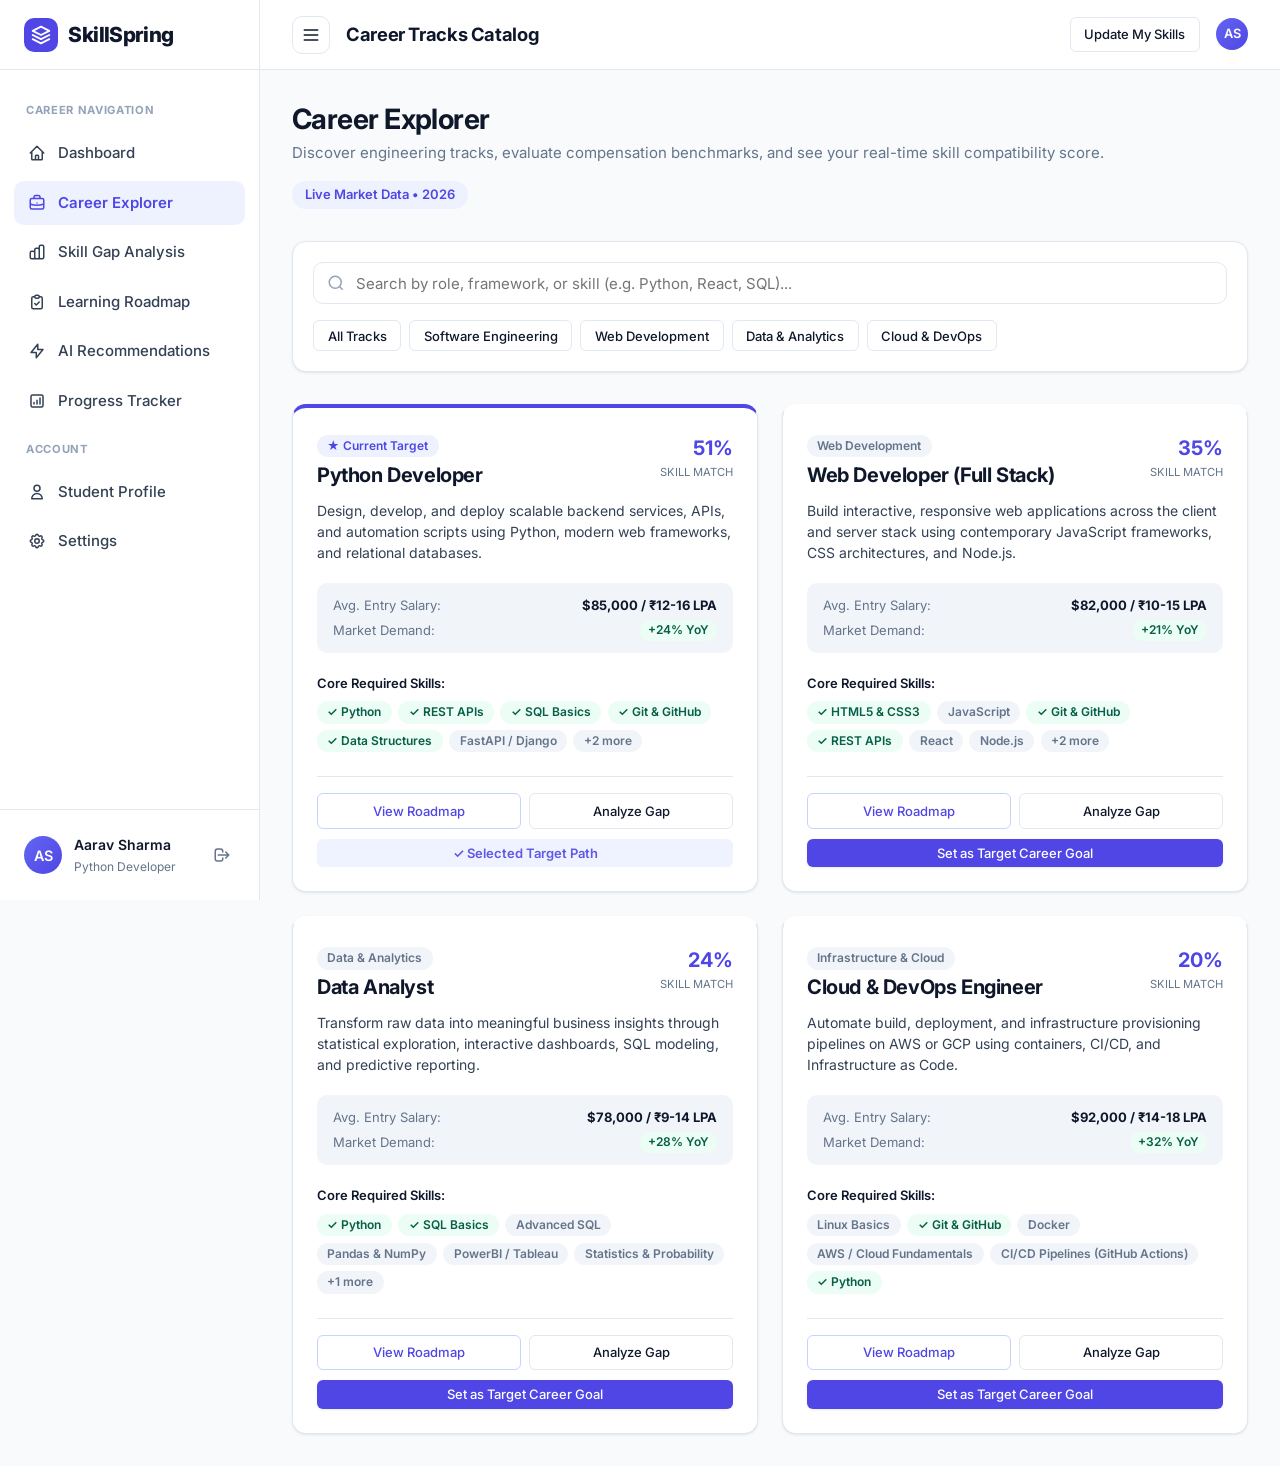
==== careers.html @ 17d7d7e4 "Initial commit: SkillSpring Career and Skill Roadmap Platform" ====
<!DOCTYPE html>
<html lang="en">
<head>
  <meta charset="UTF-8">
  <meta name="viewport" content="width=device-width, initial-scale=1.0">
  <title>Career Explorer - SkillSpring</title>
  <link rel="stylesheet" href="css/style.css">
  <link rel="icon" href="data:image/svg+xml,<svg xmlns='http://www.w3.org/2000/svg' viewBox='0 0 24 24' fill='%234F46E5'><path d='M12 2L2 7l10 5 10-5-10-5zM2 17l10 5 10-5M2 12l10 5 10-5'/></svg>">
</head>
<body>

  <div class="app-layout">
    <!-- Sidebar -->
    <aside class="app-sidebar">
      <div class="sidebar-header">
        <a href="dashboard.html" class="brand-logo">
          <span class="brand-logo-icon">
            <svg width="20" height="20" fill="none" stroke="currentColor" stroke-width="2.2" viewBox="0 0 24 24">
              <path stroke-linecap="round" stroke-linejoin="round" d="M12 2L2 7l10 5 10-5-10-5zM2 17l10 5 10-5M2 12l10 5 10-5"/>
            </svg>
          </span>
          <span>SkillSpring</span>
        </a>
      </div>

      <nav class="sidebar-nav">
        <div class="nav-section-title">Career Navigation</div>
        <a href="dashboard.html" class="sidebar-item">
          <svg width="18" height="18" fill="none" stroke="currentColor" stroke-width="2" viewBox="0 0 24 24"><path stroke-linecap="round" stroke-linejoin="round" d="M3 12l2-2m0 0l7-7 7 7M5 10v10a1 1 0 001 1h3m10-11l2 2m-2-2v10a1 1 0 01-1 1h-3m-6 0a1 1 0 001-1v-4a1 1 0 011-1h2a1 1 0 011 1v4a1 1 0 001 1m-6 0h6"/></svg>
          <span>Dashboard</span>
        </a>
        <a href="careers.html" class="sidebar-item active">
          <svg width="18" height="18" fill="none" stroke="currentColor" stroke-width="2" viewBox="0 0 24 24"><path stroke-linecap="round" stroke-linejoin="round" d="M21 13.255A23.931 23.931 0 0112 15c-3.183 0-6.22-.62-9-1.745M16 6V4a2 2 0 00-2-2h-4a2 2 0 00-2 2v2m4 6h.01M5 20h14a2 2 0 002-2V8a2 2 0 00-2-2H5a2 2 0 00-2 2v10a2 2 0 002 2z"/></svg>
          <span>Career Explorer</span>
        </a>
        <a href="skill-gap.html" class="sidebar-item">
          <svg width="18" height="18" fill="none" stroke="currentColor" stroke-width="2" viewBox="0 0 24 24"><path stroke-linecap="round" stroke-linejoin="round" d="M9 19v-6a2 2 0 00-2-2H5a2 2 0 00-2 2v6a2 2 0 002 2h2a2 2 0 002-2zm0 0V9a2 2 0 012-2h2a2 2 0 012 2v10m-6 0a2 2 0 002 2h2a2 2 0 002-2m0 0V5a2 2 0 012-2h2a2 2 0 012 2v14a2 2 0 01-2 2h-2a2 2 0 01-2-2z"/></svg>
          <span>Skill Gap Analysis</span>
        </a>
        <a href="roadmap.html" class="sidebar-item">
          <svg width="18" height="18" fill="none" stroke="currentColor" stroke-width="2" viewBox="0 0 24 24"><path stroke-linecap="round" stroke-linejoin="round" d="M9 5H7a2 2 0 00-2 2v12a2 2 0 002 2h10a2 2 0 002-2V7a2 2 0 00-2-2h-2M9 5a2 2 0 002 2h2a2 2 0 002-2M9 5a2 2 0 012-2h2a2 2 0 012 2m-6 9l2 2 4-4"/></svg>
          <span>Learning Roadmap</span>
        </a>
        <a href="recommendations.html" class="sidebar-item">
          <svg width="18" height="18" fill="none" stroke="currentColor" stroke-width="2" viewBox="0 0 24 24"><path stroke-linecap="round" stroke-linejoin="round" d="M13 10V3L4 14h7v7l9-11h-7z"/></svg>
          <span>AI Recommendations</span>
        </a>
        <a href="progress.html" class="sidebar-item">
          <svg width="18" height="18" fill="none" stroke="currentColor" stroke-width="2" viewBox="0 0 24 24"><path stroke-linecap="round" stroke-linejoin="round" d="M16 8v8m-4-5v5m-4-2v2m-2 4h12a2 2 0 002-2V6a2 2 0 00-2-2H6a2 2 0 00-2 2v12a2 2 0 002 2z"/></svg>
          <span>Progress Tracker</span>
        </a>

        <div class="nav-section-title">Account</div>
        <a href="profile.html" class="sidebar-item">
          <svg width="18" height="18" fill="none" stroke="currentColor" stroke-width="2" viewBox="0 0 24 24"><path stroke-linecap="round" stroke-linejoin="round" d="M16 7a4 4 0 11-8 0 4 4 0 018 0zM12 14a7 7 0 00-7 7h14a7 7 0 00-7-7z"/></svg>
          <span>Student Profile</span>
        </a>
        <a href="settings.html" class="sidebar-item">
          <svg width="18" height="18" fill="none" stroke="currentColor" stroke-width="2" viewBox="0 0 24 24"><path stroke-linecap="round" stroke-linejoin="round" d="M10.325 4.317c.426-1.756 2.924-1.756 3.35 0a1.724 1.724 0 002.573 1.066c1.543-.94 3.31.826 2.37 2.37a1.724 1.724 0 001.065 2.572c1.756.426 1.756 2.924 0 3.35a1.724 1.724 0 00-1.066 2.573c.94 1.543-.826 3.31-2.37 2.37a1.724 1.724 0 00-2.572 1.065c-.426 1.756-2.924 1.756-3.35 0a1.724 1.724 0 00-2.573-1.066c-1.543.94-3.31-.826-2.37-2.37a1.724 1.724 0 00-1.065-2.572c-1.756-.426-1.756-2.924 0-3.35a1.724 1.724 0 001.066-2.573c-.94-1.543.826-3.31 2.37-2.37.996.608 2.296.07 2.572-1.065z"/><path stroke-linecap="round" stroke-linejoin="round" d="M15 12a3 3 0 11-6 0 3 3 0 016 0z"/></svg>
          <span>Settings</span>
        </a>
      </nav>

      <div class="sidebar-footer">
        <div class="sidebar-user-card">
          <div class="user-avatar sync-user-avatar">AS</div>
          <div class="user-info">
            <div class="user-name sync-user-name">Aarav Sharma</div>
            <div class="user-role sync-user-role">Python Developer</div>
          </div>
          <button type="button" onclick="demoLogout()" title="Log out" style="color:var(--text-muted); padding:0.25rem;">
            <svg width="18" height="18" fill="none" stroke="currentColor" stroke-width="2" viewBox="0 0 24 24"><path stroke-linecap="round" stroke-linejoin="round" d="M17 16l4-4m0 0l-4-4m4 4H7m6 4v1a3 3 0 01-3 3H6a3 3 0 01-3-3V7a3 3 0 013-3h4a3 3 0 013 3v1"/></svg>
          </button>
        </div>
      </div>
    </aside>

    <!-- Main Content Area -->
    <div class="app-main">
      <header class="app-header">
        <div style="display:flex; align-items:center; gap:1rem;">
          <button class="sidebar-toggle-btn btn btn-icon-only btn-outline" aria-label="Toggle Sidebar">
            <svg width="20" height="20" fill="none" stroke="currentColor" stroke-width="2" viewBox="0 0 24 24"><path stroke-linecap="round" stroke-linejoin="round" d="M4 6h16M4 12h16M4 18h16"/></svg>
          </button>
          <div>
            <h2 style="font-size:1.15rem; font-weight:700;">Career Tracks Catalog</h2>
          </div>
        </div>

        <div class="header-actions">
          <a href="profile.html" class="btn btn-outline btn-sm">Update My Skills</a>
          <div class="user-avatar sm sync-user-avatar">AS</div>
        </div>
      </header>

      <main class="app-body">
        <div class="page-header">
          <div>
            <h1 class="page-header-title">Career Explorer</h1>
            <p class="page-header-desc">
              Discover engineering tracks, evaluate compensation benchmarks, and see your real-time skill compatibility score.
            </p>
          </div>
          <div>
            <span class="badge badge-indigo" style="padding:0.4rem 0.8rem; font-size:0.8125rem;">Live Market Data • 2026</span>
          </div>
        </div>

        <!-- Search & Filter Controls -->
        <div class="card" style="margin-bottom: 2rem; padding: 1.25rem;">
          <div style="display:flex; justify-content:space-between; align-items:center; gap:1rem; flex-wrap:wrap;">
            <!-- Search bar -->
            <div class="input-wrapper has-left-icon" style="flex:1; min-width:280px;">
              <span class="input-icon-left">
                <svg width="18" height="18" fill="none" stroke="currentColor" stroke-width="2" viewBox="0 0 24 24"><circle cx="11" cy="11" r="8"/><path d="M21 21l-4.35-4.35"/></svg>
              </span>
              <input type="text" id="career-search-input" class="form-input" placeholder="Search by role, framework, or skill (e.g. Python, React, SQL)...">
            </div>

            <!-- Filter Pills -->
            <div style="display:flex; gap:0.5rem; flex-wrap:wrap;">
              <button type="button" class="btn btn-outline btn-sm category-filter-btn active" data-category="all">
                All Tracks
              </button>
              <button type="button" class="btn btn-outline btn-sm category-filter-btn" data-category="Software Engineering">
                Software Engineering
              </button>
              <button type="button" class="btn btn-outline btn-sm category-filter-btn" data-category="Web Development">
                Web Development
              </button>
              <button type="button" class="btn btn-outline btn-sm category-filter-btn" data-category="Data & Analytics">
                Data & Analytics
              </button>
              <button type="button" class="btn btn-outline btn-sm category-filter-btn" data-category="Infrastructure">
                Cloud & DevOps
              </button>
            </div>
          </div>
        </div>

        <!-- Careers Grid -->
        <div id="careers-grid" style="display:grid; grid-template-columns: repeat(auto-fit, minmax(340px, 1fr)); gap: 1.5rem;">
          <!-- Dynamically populated via careers.js -->
        </div>
      </main>
    </div>
  </div>

  <div id="toast-container" class="toast-container"></div>

  <script src="js/store.js"></script>
  <script src="js/main.js"></script>
  <script src="js/careers.js"></script>
</body>
</html>
---- css/style.css ----
/* ==========================================================================
   SkillSpring Design System & Stylesheet
   Modern, Premium SaaS Aesthetic
   Primary: Indigo (#4F46E5) | Deep Navy Text (#0F172A) | Crisp White (#FFFFFF)
   ========================================================================== */

@import url('https://fonts.googleapis.com/css2?family=Inter:wght@300;400;500;600;700;800&display=swap');

:root {
  /* Core Color Palette */
  --bg-main: #F8FAFC;
  --bg-card: #FFFFFF;
  --bg-card-subtle: #F1F5F9;
  --bg-card-hover: #F8FAFC;
  --border-light: #E2E8F0;
  --border-focus: #818CF8;

  /* Typography Colors */
  --text-main: #0F172A;       /* Slate 900 */
  --text-body: #334155;       /* Slate 700 */
  --text-muted: #64748B;      /* Slate 500 */
  --text-light: #94A3B8;      /* Slate 400 */
  --text-inverted: #FFFFFF;

  /* Brand Colors */
  --primary-50: #EEF2FF;
  --primary-100: #E0E7FF;
  --primary-200: #C7D2FE;
  --primary-300: #A5B4FC;
  --primary-400: #818CF8;
  --primary: #4F46E5;         /* Indigo 600 */
  --primary-hover: #4338CA;   /* Indigo 700 */
  --primary-dark: #3730A3;    /* Indigo 800 */
  --primary-light: #6366F1;   /* Indigo 500 */
  --primary-rgb: 79, 70, 229;

  /* Accent & Status Colors */
  --success-bg: #ECFDF5;
  --success-border: #A7F3D0;
  --success-text: #065F46;
  --success: #10B981;

  --warning-bg: #FFFBEB;
  --warning-border: #FDE68A;
  --warning-text: #92400E;
  --warning: #F59E0B;

  --danger-bg: #FEF2F2;
  --danger-border: #FECACA;
  --danger-text: #991B1B;
  --danger: #EF4444;

  --info-bg: #F0F9FF;
  --info-border: #BAE6FD;
  --info-text: #075985;
  --info: #0284C7;

  /* Typography */
  --font-sans: 'Inter', -apple-system, BlinkMacSystemFont, 'Segoe UI', Roboto, Helvetica, Arial, sans-serif;
  
  /* Shadows */
  --shadow-xs: 0 1px 2px 0 rgba(15, 23, 42, 0.05);
  --shadow-sm: 0 1px 3px 0 rgba(15, 23, 42, 0.08), 0 1px 2px -1px rgba(15, 23, 42, 0.05);
  --shadow-md: 0 4px 6px -1px rgba(15, 23, 42, 0.07), 0 2px 4px -2px rgba(15, 23, 42, 0.05);
  --shadow-lg: 0 10px 15px -3px rgba(15, 23, 42, 0.08), 0 4px 6px -4px rgba(15, 23, 42, 0.04);
  --shadow-xl: 0 20px 25px -5px rgba(15, 23, 42, 0.1), 0 8px 10px -6px rgba(15, 23, 42, 0.05);
  --shadow-glow: 0 0 20px rgba(79, 70, 229, 0.15);

  /* Radius */
  --radius-sm: 6px;
  --radius-md: 10px;
  --radius-lg: 14px;
  --radius-xl: 20px;
  --radius-full: 9999px;

  /* Layout Dimensions */
  --sidebar-width: 260px;
  --header-height: 70px;
  --container-max-w: 1200px;
  --transition-fast: 150ms ease;
  --transition-normal: 250ms cubic-bezier(0.4, 0, 0.2, 1);
}

/* ==========================================================================
   CSS Reset & Base
   ========================================================================== */
*, *::before, *::after {
  box-sizing: border-box;
  margin: 0;
  padding: 0;
}

html {
  font-size: 16px;
  scroll-behavior: smooth;
  -webkit-font-smoothing: antialiased;
  -moz-osx-font-smoothing: grayscale;
}

body {
  font-family: var(--font-sans);
  background-color: var(--bg-main);
  color: var(--text-body);
  line-height: 1.6;
  min-height: 100vh;
  display: flex;
  flex-direction: column;
}

img, svg {
  display: block;
  max-width: 100%;
}

a {
  color: inherit;
  text-decoration: none;
  transition: color var(--transition-fast);
}

button, input, select, textarea {
  font-family: inherit;
  font-size: inherit;
  color: inherit;
}

button {
  cursor: pointer;
  border: none;
  background: none;
}

ul, ol {
  list-style: none;
}

/* ==========================================================================
   Typography
   ========================================================================== */
h1, h2, h3, h4, h5, h6 {
  color: var(--text-main);
  font-weight: 700;
  line-height: 1.25;
  letter-spacing: -0.02em;
}

h1 { font-size: 2.25rem; }
h2 { font-size: 1.875rem; }
h3 { font-size: 1.5rem; }
h4 { font-size: 1.25rem; }
h5 { font-size: 1.1rem; }
h6 { font-size: 0.95rem; }

p {
  color: var(--text-body);
}

.text-muted {
  color: var(--text-muted);
}

.text-sm {
  font-size: 0.875rem;
}

.text-xs {
  font-size: 0.75rem;
}

.text-bold {
  font-weight: 600;
}

.text-primary {
  color: var(--primary);
}

/* ==========================================================================
   Buttons
   ========================================================================== */
.btn {
  display: inline-flex;
  align-items: center;
  justify-content: center;
  gap: 0.5rem;
  padding: 0.625rem 1.25rem;
  font-weight: 500;
  font-size: 0.9375rem;
  border-radius: var(--radius-md);
  transition: all var(--transition-normal);
  white-space: nowrap;
  outline: none;
}

.btn:focus-visible {
  box-shadow: 0 0 0 3px rgba(79, 70, 229, 0.35);
}

.btn-primary {
  background-color: var(--primary);
  color: #FFFFFF;
  box-shadow: var(--shadow-sm);
}

.btn-primary:hover {
  background-color: var(--primary-hover);
  box-shadow: var(--shadow-md);
  transform: translateY(-1px);
  color: #FFFFFF;
}

.btn-primary:active {
  background-color: var(--primary-dark);
  transform: translateY(0);
}

.btn-secondary {
  background-color: var(--primary-50);
  color: var(--primary);
  font-weight: 600;
}

.btn-secondary:hover {
  background-color: var(--primary-100);
  color: var(--primary-dark);
}

.btn-outline {
  background-color: #FFFFFF;
  color: var(--text-main);
  border: 1px solid var(--border-light);
}

.btn-outline:hover {
  background-color: var(--bg-card-subtle);
  border-color: #CBD5E1;
}

.btn-outline-primary {
  background-color: #FFFFFF;
  color: var(--primary);
  border: 1px solid var(--primary-200);
}

.btn-outline-primary:hover {
  background-color: var(--primary-50);
  border-color: var(--primary);
}

.btn-danger {
  background-color: var(--danger);
  color: #FFFFFF;
}

.btn-danger:hover {
  background-color: #DC2626;
}

.btn-sm {
  padding: 0.4rem 0.85rem;
  font-size: 0.8125rem;
  border-radius: var(--radius-sm);
}

.btn-lg {
  padding: 0.85rem 1.75rem;
  font-size: 1.05rem;
  border-radius: var(--radius-md);
  font-weight: 600;
}

.btn-icon-only {
  width: 38px;
  height: 38px;
  padding: 0;
  border-radius: var(--radius-md);
}

.btn:disabled {
  opacity: 0.6;
  cursor: not-allowed;
  transform: none !important;
}

/* ==========================================================================
   Badges & Tags
   ========================================================================== */
.badge {
  display: inline-flex;
  align-items: center;
  gap: 0.35rem;
  padding: 0.25rem 0.65rem;
  font-size: 0.75rem;
  font-weight: 600;
  border-radius: var(--radius-full);
  line-height: 1.2;
}

.badge-indigo {
  background-color: var(--primary-50);
  color: var(--primary);
}

.badge-emerald {
  background-color: var(--success-bg);
  color: var(--success-text);
}

.badge-amber {
  background-color: var(--warning-bg);
  color: var(--warning-text);
}

.badge-slate {
  background-color: var(--bg-card-subtle);
  color: var(--text-muted);
}

.badge-rose {
  background-color: var(--danger-bg);
  color: var(--danger-text);
}

.badge-cyan {
  background-color: var(--info-bg);
  color: var(--info-text);
}

/* ==========================================================================
   Cards & Panels
   ========================================================================== */
.card {
  background-color: var(--bg-card);
  border: 1px solid var(--border-light);
  border-radius: var(--radius-lg);
  padding: 1.5rem;
  box-shadow: var(--shadow-sm);
  transition: border-color var(--transition-fast), box-shadow var(--transition-fast), transform var(--transition-fast);
}

.card-hover:hover {
  border-color: #CBD5E1;
  box-shadow: var(--shadow-md);
  transform: translateY(-2px);
}

.card-header {
  display: flex;
  align-items: center;
  justify-content: space-between;
  margin-bottom: 1.25rem;
  gap: 1rem;
}

.card-title {
  font-size: 1.125rem;
  font-weight: 600;
  color: var(--text-main);
  display: flex;
  align-items: center;
  gap: 0.5rem;
}

.card-subtitle {
  font-size: 0.875rem;
  color: var(--text-muted);
  margin-top: 0.2rem;
}

.card-footer {
  margin-top: 1.25rem;
  padding-top: 1rem;
  border-top: 1px solid var(--border-light);
  display: flex;
  align-items: center;
  justify-content: space-between;
}

/* ==========================================================================
   Form Controls
   ========================================================================== */
.form-group {
  margin-bottom: 1.25rem;
  display: flex;
  flex-direction: column;
  gap: 0.4rem;
}

.form-label {
  font-size: 0.875rem;
  font-weight: 500;
  color: var(--text-main);
  display: flex;
  justify-content: space-between;
  align-items: center;
}

.form-label-hint {
  font-size: 0.75rem;
  font-weight: 400;
  color: var(--text-muted);
}

.input-wrapper {
  position: relative;
  display: flex;
  align-items: center;
}

.input-icon-left {
  position: absolute;
  left: 0.875rem;
  color: var(--text-light);
  pointer-events: none;
  display: flex;
  align-items: center;
}

.input-icon-right {
  position: absolute;
  right: 0.75rem;
  color: var(--text-muted);
  cursor: pointer;
  display: flex;
  align-items: center;
  padding: 0.25rem;
  border-radius: var(--radius-sm);
}

.input-icon-right:hover {
  color: var(--text-main);
  background-color: var(--bg-card-subtle);
}

.form-input, .form-select, .form-textarea {
  width: 100%;
  padding: 0.65rem 0.875rem;
  font-size: 0.9375rem;
  color: var(--text-main);
  background-color: #FFFFFF;
  border: 1px solid var(--border-light);
  border-radius: var(--radius-md);
  transition: all var(--transition-fast);
  outline: none;
}

.has-left-icon .form-input {
  padding-left: 2.6rem;
}

.has-right-icon .form-input {
  padding-right: 2.6rem;
}

.form-input:focus, .form-select:focus, .form-textarea:focus {
  border-color: var(--primary);
  box-shadow: 0 0 0 3px rgba(79, 70, 229, 0.12);
}

.form-input.is-invalid {
  border-color: var(--danger);
  background-color: #FEF2F2;
}

.form-input.is-valid {
  border-color: var(--success);
}

.form-feedback {
  font-size: 0.8125rem;
  margin-top: 0.25rem;
  display: none;
}

.form-feedback.is-error {
  display: flex;
  align-items: center;
  gap: 0.35rem;
  color: var(--danger);
}

.form-feedback.is-success {
  display: flex;
  align-items: center;
  gap: 0.35rem;
  color: var(--success);
}

.form-row {
  display: grid;
  grid-template-columns: repeat(2, 1fr);
  gap: 1rem;
}

.form-check {
  display: flex;
  align-items: center;
  gap: 0.5rem;
  font-size: 0.875rem;
  cursor: pointer;
  user-select: none;
}

.form-check input[type="checkbox"] {
  width: 17px;
  height: 17px;
  accent-color: var(--primary);
  border-radius: var(--radius-sm);
  cursor: pointer;
}

/* ==========================================================================
   Skill Chips & Tags
   ========================================================================== */
.skill-chips-container {
  display: flex;
  flex-wrap: wrap;
  gap: 0.5rem;
  margin-top: 0.5rem;
}

.skill-chip {
  display: inline-flex;
  align-items: center;
  gap: 0.4rem;
  padding: 0.4rem 0.8rem;
  border-radius: var(--radius-full);
  font-size: 0.8125rem;
  font-weight: 500;
  border: 1px solid var(--border-light);
  background-color: #FFFFFF;
  color: var(--text-body);
  cursor: pointer;
  transition: all var(--transition-fast);
  user-select: none;
}

.skill-chip:hover {
  border-color: var(--primary-300);
  background-color: var(--primary-50);
  color: var(--primary);
}

.skill-chip.selected {
  background-color: var(--primary-50);
  border-color: var(--primary);
  color: var(--primary);
  font-weight: 600;
}

.skill-chip.active {
  background-color: var(--primary);
  border-color: var(--primary);
  color: #FFFFFF;
}

.skill-chip .chip-remove {
  width: 16px;
  height: 16px;
  display: inline-flex;
  align-items: center;
  justify-content: center;
  border-radius: 50%;
  color: var(--text-light);
  font-weight: bold;
  font-size: 0.75rem;
  transition: background-color var(--transition-fast);
}

.skill-chip .chip-remove:hover {
  background-color: rgba(239, 68, 68, 0.15);
  color: var(--danger);
}

/* ==========================================================================
   Stat Cards & Metrics
   ========================================================================== */
.stats-grid {
  display: grid;
  grid-template-columns: repeat(auto-fit, minmax(220px, 1fr));
  gap: 1.25rem;
  margin-bottom: 1.75rem;
}

.stat-card {
  background: #FFFFFF;
  border: 1px solid var(--border-light);
  border-radius: var(--radius-lg);
  padding: 1.25rem 1.5rem;
  display: flex;
  align-items: flex-start;
  justify-content: space-between;
  box-shadow: var(--shadow-sm);
  transition: transform var(--transition-fast);
}

.stat-card:hover {
  transform: translateY(-2px);
  box-shadow: var(--shadow-md);
}

.stat-info {
  display: flex;
  flex-direction: column;
}

.stat-label {
  font-size: 0.8125rem;
  font-weight: 500;
  color: var(--text-muted);
  text-transform: uppercase;
  letter-spacing: 0.04em;
  margin-bottom: 0.35rem;
}

.stat-value {
  font-size: 1.875rem;
  font-weight: 700;
  color: var(--text-main);
  line-height: 1.15;
}

.stat-subtext {
  font-size: 0.8125rem;
  color: var(--text-muted);
  margin-top: 0.35rem;
  display: flex;
  align-items: center;
  gap: 0.3rem;
}

.stat-icon {
  width: 44px;
  height: 44px;
  border-radius: var(--radius-md);
  display: flex;
  align-items: center;
  justify-content: center;
  flex-shrink: 0;
}

.stat-icon.indigo {
  background-color: var(--primary-50);
  color: var(--primary);
}

.stat-icon.emerald {
  background-color: var(--success-bg);
  color: var(--success);
}

.stat-icon.amber {
  background-color: var(--warning-bg);
  color: var(--warning);
}

.stat-icon.sky {
  background-color: var(--info-bg);
  color: var(--info);
}

/* ==========================================================================
   Progress Bars
   ========================================================================== */
.progress-bar-wrapper {
  width: 100%;
}

.progress-header {
  display: flex;
  justify-content: space-between;
  align-items: center;
  font-size: 0.8125rem;
  margin-bottom: 0.4rem;
}

.progress-track {
  height: 8px;
  width: 100%;
  background-color: #E2E8F0;
  border-radius: var(--radius-full);
  overflow: hidden;
  position: relative;
}

.progress-fill {
  height: 100%;
  border-radius: var(--radius-full);
  background-color: var(--primary);
  transition: width 0.6s cubic-bezier(0.4, 0, 0.2, 1);
}

.progress-fill.success {
  background-color: var(--success);
}

.progress-fill.warning {
  background-color: var(--warning);
}

/* ==========================================================================
   Alerts & Banners
   ========================================================================== */
.alert {
  padding: 1rem 1.25rem;
  border-radius: var(--radius-md);
  display: flex;
  align-items: flex-start;
  gap: 0.875rem;
  margin-bottom: 1.5rem;
  font-size: 0.875rem;
}

.alert-ai {
  background: linear-gradient(135deg, #EEF2FF 0%, #F5F3FF 100%);
  border: 1px solid #C7D2FE;
  color: #3730A3;
}

.alert-info {
  background-color: var(--info-bg);
  border: 1px solid var(--info-border);
  color: var(--info-text);
}

.alert-warning {
  background-color: var(--warning-bg);
  border: 1px solid var(--warning-border);
  color: var(--warning-text);
}

.alert-icon {
  flex-shrink: 0;
  margin-top: 0.125rem;
}

/* ==========================================================================
   Public Site Navbar (Landing, Login, Signup)
   ========================================================================== */
.navbar {
  background-color: rgba(255, 255, 255, 0.95);
  backdrop-filter: blur(8px);
  -webkit-backdrop-filter: blur(8px);
  border-bottom: 1px solid var(--border-light);
  position: sticky;
  top: 0;
  z-index: 50;
  height: var(--header-height);
}

.nav-container {
  max-width: var(--container-max-w);
  margin: 0 auto;
  padding: 0 1.5rem;
  height: 100%;
  display: flex;
  align-items: center;
  justify-content: space-between;
}

.brand-logo {
  display: flex;
  align-items: center;
  gap: 0.65rem;
  font-weight: 800;
  font-size: 1.3rem;
  color: var(--text-main);
  letter-spacing: -0.03em;
}

.brand-logo-icon {
  width: 34px;
  height: 34px;
  background: var(--primary);
  border-radius: var(--radius-md);
  display: flex;
  align-items: center;
  justify-content: center;
  color: #FFFFFF;
}

.nav-links {
  display: flex;
  align-items: center;
  gap: 2rem;
}

.nav-link {
  font-size: 0.9375rem;
  font-weight: 500;
  color: var(--text-body);
  transition: color var(--transition-fast);
}

.nav-link:hover, .nav-link.active {
  color: var(--primary);
}

.nav-actions {
  display: flex;
  align-items: center;
  gap: 0.875rem;
}

.nav-toggle-btn {
  display: none;
  font-size: 1.5rem;
  color: var(--text-main);
}

/* Mobile Nav Drawer */
.mobile-nav-menu {
  display: none;
  position: fixed;
  top: var(--header-height);
  left: 0;
  right: 0;
  background: #FFFFFF;
  border-bottom: 1px solid var(--border-light);
  padding: 1.5rem;
  box-shadow: var(--shadow-lg);
  flex-direction: column;
  gap: 1rem;
  z-index: 49;
}

.mobile-nav-menu.is-open {
  display: flex;
}

/* ==========================================================================
   Public Site Footer
   ========================================================================== */
.site-footer {
  background-color: #FFFFFF;
  border-top: 1px solid var(--border-light);
  padding: 4rem 1.5rem 2rem;
  margin-top: auto;
}

.footer-container {
  max-width: var(--container-max-w);
  margin: 0 auto;
}

.footer-grid {
  display: grid;
  grid-template-columns: 2fr 1fr 1fr 1fr;
  gap: 3rem;
  margin-bottom: 3rem;
}

.footer-col h5 {
  font-size: 0.875rem;
  text-transform: uppercase;
  letter-spacing: 0.05em;
  color: var(--text-main);
  margin-bottom: 1.25rem;
}

.footer-links {
  display: flex;
  flex-direction: column;
  gap: 0.75rem;
}

.footer-links a {
  font-size: 0.875rem;
  color: var(--text-muted);
}

.footer-links a:hover {
  color: var(--primary);
}

.footer-bottom {
  padding-top: 2rem;
  border-top: 1px solid var(--border-light);
  display: flex;
  align-items: center;
  justify-content: space-between;
  font-size: 0.875rem;
  color: var(--text-muted);
}

/* ==========================================================================
   App Shell Layout (Dashboard, Careers, Roadmap, etc.)
   ========================================================================== */
.app-layout {
  display: flex;
  min-height: 100vh;
}

.app-sidebar {
  width: var(--sidebar-width);
  background-color: #FFFFFF;
  border-right: 1px solid var(--border-light);
  display: flex;
  flex-direction: column;
  position: fixed;
  top: 0;
  bottom: 0;
  left: 0;
  z-index: 40;
  transition: transform var(--transition-normal);
}

.sidebar-header {
  height: var(--header-height);
  display: flex;
  align-items: center;
  padding: 0 1.5rem;
  border-bottom: 1px solid var(--border-light);
}

.sidebar-nav {
  padding: 1.25rem 0.875rem;
  flex: 1;
  overflow-y: auto;
  display: flex;
  flex-direction: column;
  gap: 0.35rem;
}

.nav-section-title {
  font-size: 0.7rem;
  font-weight: 700;
  text-transform: uppercase;
  letter-spacing: 0.06em;
  color: var(--text-light);
  padding: 0.75rem 0.75rem 0.35rem;
}

.sidebar-item {
  display: flex;
  align-items: center;
  gap: 0.75rem;
  padding: 0.625rem 0.875rem;
  border-radius: var(--radius-md);
  font-size: 0.9375rem;
  font-weight: 500;
  color: var(--text-body);
  transition: all var(--transition-fast);
}

.sidebar-item:hover {
  background-color: var(--bg-card-subtle);
  color: var(--text-main);
}

.sidebar-item.active {
  background-color: var(--primary-50);
  color: var(--primary);
  font-weight: 600;
}

.sidebar-item svg {
  flex-shrink: 0;
  color: currentColor;
}

.sidebar-footer {
  padding: 1rem;
  border-top: 1px solid var(--border-light);
}

.sidebar-user-card {
  display: flex;
  align-items: center;
  gap: 0.75rem;
  padding: 0.5rem;
  border-radius: var(--radius-md);
  transition: background-color var(--transition-fast);
}

.sidebar-user-card:hover {
  background-color: var(--bg-card-subtle);
}

.user-avatar {
  width: 38px;
  height: 38px;
  border-radius: 50%;
  background: linear-gradient(135deg, #6366F1 0%, #4F46E5 100%);
  color: #FFFFFF;
  display: flex;
  align-items: center;
  justify-content: center;
  font-weight: 600;
  font-size: 0.9rem;
  flex-shrink: 0;
}

.user-avatar.sm {
  width: 32px;
  height: 32px;
  font-size: 0.8rem;
}

.user-info {
  flex: 1;
  min-width: 0;
}

.user-name {
  font-size: 0.875rem;
  font-weight: 600;
  color: var(--text-main);
  white-space: nowrap;
  overflow: hidden;
  text-overflow: ellipsis;
}

.user-role {
  font-size: 0.75rem;
  color: var(--text-muted);
  white-space: nowrap;
  overflow: hidden;
  text-overflow: ellipsis;
}

/* App Main Content Area */
.app-main {
  flex: 1;
  margin-left: var(--sidebar-width);
  display: flex;
  flex-direction: column;
  min-height: 100vh;
}

.app-header {
  height: var(--header-height);
  background-color: #FFFFFF;
  border-bottom: 1px solid var(--border-light);
  display: flex;
  align-items: center;
  justify-content: space-between;
  padding: 0 2rem;
  position: sticky;
  top: 0;
  z-index: 30;
}

.header-search {
  position: relative;
  width: 300px;
}

.header-search input {
  padding-left: 2.4rem;
  height: 38px;
  font-size: 0.875rem;
}

.header-actions {
  display: flex;
  align-items: center;
  gap: 1rem;
}

.app-body {
  padding: 2rem;
  flex: 1;
  max-width: var(--container-max-w);
  width: 100%;
  margin: 0 auto;
}

.page-header {
  margin-bottom: 2rem;
  display: flex;
  align-items: flex-start;
  justify-content: space-between;
  gap: 1rem;
  flex-wrap: wrap;
}

.page-header-title {
  font-size: 1.75rem;
  color: var(--text-main);
}

.page-header-desc {
  font-size: 0.9375rem;
  color: var(--text-muted);
  margin-top: 0.25rem;
}

/* ==========================================================================
   Landing Page Components
   ========================================================================== */
.hero-section {
  padding: 5rem 1.5rem 4rem;
  max-width: var(--container-max-w);
  margin: 0 auto;
  text-align: center;
}

.hero-pill {
  display: inline-flex;
  align-items: center;
  gap: 0.5rem;
  background-color: var(--primary-50);
  border: 1px solid var(--primary-200);
  padding: 0.35rem 1rem;
  border-radius: var(--radius-full);
  font-size: 0.8125rem;
  font-weight: 600;
  color: var(--primary);
  margin-bottom: 1.5rem;
}

.hero-title {
  font-size: 3.25rem;
  font-weight: 800;
  line-height: 1.15;
  color: var(--text-main);
  max-width: 860px;
  margin: 0 auto 1.5rem;
  letter-spacing: -0.03em;
}

.hero-title span {
  color: var(--primary);
  position: relative;
}

.hero-subtitle {
  font-size: 1.25rem;
  color: var(--text-body);
  max-width: 660px;
  margin: 0 auto 2.25rem;
  line-height: 1.5;
}

.hero-cta-group {
  display: flex;
  align-items: center;
  justify-content: center;
  gap: 1rem;
  margin-bottom: 3.5rem;
  flex-wrap: wrap;
}

.dashboard-preview-container {
  max-width: 1050px;
  margin: 0 auto;
  background: #FFFFFF;
  border: 1px solid var(--border-light);
  border-radius: var(--radius-xl);
  padding: 1rem;
  box-shadow: var(--shadow-xl), var(--shadow-glow);
}

.dashboard-preview-inner {
  border-radius: var(--radius-lg);
  border: 1px solid var(--border-light);
  background-color: var(--bg-main);
  overflow: hidden;
  text-align: left;
}

/* Feature Grid */
.features-section {
  padding: 6rem 1.5rem;
  background-color: #FFFFFF;
  border-top: 1px solid var(--border-light);
  border-bottom: 1px solid var(--border-light);
}

.section-head {
  text-align: center;
  max-width: 650px;
  margin: 0 auto 3.5rem;
}

.section-tag {
  font-size: 0.8125rem;
  font-weight: 700;
  text-transform: uppercase;
  color: var(--primary);
  letter-spacing: 0.05em;
  margin-bottom: 0.5rem;
}

.section-title {
  font-size: 2.25rem;
  margin-bottom: 0.75rem;
}

.section-subtitle {
  color: var(--text-muted);
  font-size: 1.05rem;
}

.features-grid {
  max-width: var(--container-max-w);
  margin: 0 auto;
  display: grid;
  grid-template-columns: repeat(3, 1fr);
  gap: 1.75rem;
}

.feature-card {
  padding: 2rem;
  border-radius: var(--radius-lg);
  border: 1px solid var(--border-light);
  background: #FFFFFF;
  transition: all var(--transition-normal);
}

.feature-card:hover {
  border-color: var(--primary-300);
  box-shadow: var(--shadow-md);
  transform: translateY(-3px);
}

.feature-icon {
  width: 48px;
  height: 48px;
  border-radius: var(--radius-md);
  background-color: var(--primary-50);
  color: var(--primary);
  display: flex;
  align-items: center;
  justify-content: center;
  margin-bottom: 1.25rem;
}

/* How It Works Section */
.how-it-works-section {
  padding: 6rem 1.5rem;
  max-width: var(--container-max-w);
  margin: 0 auto;
}

.steps-grid {
  display: grid;
  grid-template-columns: repeat(3, 1fr);
  gap: 2rem;
  position: relative;
}

.step-card {
  padding: 2rem;
  background: #FFFFFF;
  border: 1px solid var(--border-light);
  border-radius: var(--radius-lg);
  position: relative;
}

.step-number {
  position: absolute;
  top: -16px;
  left: 24px;
  width: 34px;
  height: 34px;
  background: var(--primary);
  color: #FFFFFF;
  font-weight: 700;
  border-radius: 50%;
  display: flex;
  align-items: center;
  justify-content: center;
  box-shadow: var(--shadow-sm);
}

/* Benefits Section */
.benefits-section {
  padding: 6rem 1.5rem;
  background-color: #FFFFFF;
  border-top: 1px solid var(--border-light);
}

.benefits-grid {
  max-width: var(--container-max-w);
  margin: 0 auto;
  display: grid;
  grid-template-columns: 1fr 1fr;
  gap: 3.5rem;
  align-items: center;
}

.benefits-list {
  display: flex;
  flex-direction: column;
  gap: 1.25rem;
  margin-top: 1.75rem;
}

.benefit-item {
  display: flex;
  gap: 1rem;
  align-items: flex-start;
}

.benefit-icon {
  width: 24px;
  height: 24px;
  border-radius: 50%;
  background: var(--success-bg);
  color: var(--success);
  display: flex;
  align-items: center;
  justify-content: center;
  flex-shrink: 0;
  margin-top: 0.15rem;
}

/* ==========================================================================
   Auth Pages (Login, Signup)
   ========================================================================== */
.auth-wrapper {
  min-height: 100vh;
  display: flex;
  align-items: center;
  justify-content: center;
  padding: 2rem 1.5rem;
  background-color: var(--bg-main);
}

.auth-card {
  width: 100%;
  max-width: 440px;
  background: #FFFFFF;
  border: 1px solid var(--border-light);
  border-radius: var(--radius-xl);
  padding: 2.5rem;
  box-shadow: var(--shadow-lg);
}

.auth-header {
  text-align: center;
  margin-bottom: 2rem;
}

.auth-header .brand-logo {
  justify-content: center;
  margin-bottom: 1.25rem;
}

.auth-title {
  font-size: 1.5rem;
  margin-bottom: 0.35rem;
}

.auth-subtitle {
  font-size: 0.875rem;
  color: var(--text-muted);
}

.auth-divider {
  display: flex;
  align-items: center;
  margin: 1.5rem 0;
  color: var(--text-light);
  font-size: 0.8125rem;
}

.auth-divider::before, .auth-divider::after {
  content: '';
  flex: 1;
  border-bottom: 1px solid var(--border-light);
}

.auth-divider span {
  padding: 0 0.75rem;
}

.demo-account-box {
  background-color: var(--primary-50);
  border: 1px dashed var(--primary-300);
  border-radius: var(--radius-md);
  padding: 0.85rem;
  font-size: 0.8125rem;
  color: var(--primary-dark);
  margin-bottom: 1.5rem;
  display: flex;
  align-items: center;
  justify-content: space-between;
}

/* ==========================================================================
   Toast Notification System
   ========================================================================== */
.toast-container {
  position: fixed;
  bottom: 1.5rem;
  right: 1.5rem;
  z-index: 100;
  display: flex;
  flex-direction: column;
  gap: 0.75rem;
  pointer-events: none;
}

.toast {
  pointer-events: auto;
  min-width: 280px;
  max-width: 400px;
  background: #FFFFFF;
  border: 1px solid var(--border-light);
  border-radius: var(--radius-md);
  padding: 1rem 1.25rem;
  box-shadow: var(--shadow-lg);
  display: flex;
  align-items: center;
  gap: 0.75rem;
  font-size: 0.875rem;
  animation: toastIn 0.3s cubic-bezier(0.4, 0, 0.2, 1) forwards;
}

@keyframes toastIn {
  from {
    transform: translateY(20px);
    opacity: 0;
  }
  to {
    transform: translateY(0);
    opacity: 1;
  }
}

.toast.toast-success {
  border-left: 4px solid var(--success);
}

.toast.toast-error {
  border-left: 4px solid var(--danger);
}

.toast.toast-info {
  border-left: 4px solid var(--primary);
}

/* ==========================================================================
   Visual Components: Timeline & Roadmap
   ========================================================================== */
.roadmap-timeline {
  display: flex;
  flex-direction: column;
  gap: 1.5rem;
  position: relative;
}

.roadmap-week-block {
  border: 1px solid var(--border-light);
  border-radius: var(--radius-lg);
  background: #FFFFFF;
  overflow: hidden;
  transition: border-color var(--transition-fast);
}

.roadmap-week-block:hover {
  border-color: #CBD5E1;
}

.roadmap-week-block.is-current {
  border-color: var(--primary);
  box-shadow: 0 0 0 1px var(--primary);
}

.roadmap-week-header {
  padding: 1.25rem 1.5rem;
  background-color: var(--bg-card-subtle);
  border-bottom: 1px solid var(--border-light);
  display: flex;
  align-items: center;
  justify-content: space-between;
  cursor: pointer;
}

.roadmap-week-title {
  display: flex;
  align-items: center;
  gap: 0.75rem;
  font-size: 1rem;
  font-weight: 600;
  color: var(--text-main);
}

.roadmap-tasks-list {
  padding: 1.25rem 1.5rem;
  display: flex;
  flex-direction: column;
  gap: 1rem;
}

.roadmap-task-item {
  display: flex;
  align-items: flex-start;
  gap: 0.875rem;
  padding: 0.75rem;
  border-radius: var(--radius-md);
  border: 1px solid transparent;
  transition: all var(--transition-fast);
}

.roadmap-task-item:hover {
  background-color: var(--bg-card-subtle);
}

.roadmap-task-item.completed {
  opacity: 0.75;
}

.roadmap-task-item.completed .task-name {
  text-decoration: line-through;
  color: var(--text-muted);
}

.task-checkbox {
  margin-top: 0.2rem;
  width: 18px;
  height: 18px;
  accent-color: var(--primary);
  cursor: pointer;
}

.task-content {
  flex: 1;
}

.task-name {
  font-size: 0.9375rem;
  font-weight: 500;
  color: var(--text-main);
}

.task-meta {
  display: flex;
  align-items: center;
  gap: 0.75rem;
  font-size: 0.75rem;
  color: var(--text-muted);
  margin-top: 0.25rem;
}

/* ==========================================================================
   Skill Gap Visualizer
   ========================================================================== */
.gap-comparison-table {
  width: 100%;
  border-collapse: separate;
  border-spacing: 0;
}

.gap-comparison-table th {
  background-color: var(--bg-card-subtle);
  color: var(--text-muted);
  font-size: 0.75rem;
  font-weight: 600;
  text-transform: uppercase;
  letter-spacing: 0.05em;
  padding: 0.875rem 1.25rem;
  text-align: left;
  border-bottom: 1px solid var(--border-light);
}

.gap-comparison-table td {
  padding: 1rem 1.25rem;
  border-bottom: 1px solid var(--border-light);
  font-size: 0.875rem;
  vertical-align: middle;
}

.gap-comparison-table tr:last-child td {
  border-bottom: none;
}

.gap-comparison-table tr:hover td {
  background-color: var(--bg-card-subtle);
}

/* ==========================================================================
   Skeleton & Loading States
   ========================================================================== */
.skeleton {
  background: linear-gradient(90deg, #E2E8F0 25%, #F1F5F9 50%, #E2E8F0 75%);
  background-size: 200% 100%;
  animation: skeleton-shimmer 1.5s infinite;
  border-radius: var(--radius-sm);
}

@keyframes skeleton-shimmer {
  0% { background-position: 200% 0; }
  100% { background-position: -200% 0; }
}

.skeleton-text {
  height: 14px;
  margin-bottom: 0.5rem;
}

.skeleton-title {
  height: 24px;
  width: 60%;
  margin-bottom: 1rem;
}

/* Empty State */
.empty-state {
  text-align: center;
  padding: 3.5rem 1.5rem;
  border: 1px dashed var(--border-light);
  border-radius: var(--radius-lg);
  background: #FFFFFF;
}

.empty-state-icon {
  width: 56px;
  height: 56px;
  background-color: var(--primary-50);
  color: var(--primary);
  border-radius: 50%;
  display: flex;
  align-items: center;
  justify-content: center;
  margin: 0 auto 1.25rem;
}

.empty-state-title {
  font-size: 1.125rem;
  margin-bottom: 0.5rem;
}

.empty-state-desc {
  font-size: 0.875rem;
  color: var(--text-muted);
  max-width: 420px;
  margin: 0 auto 1.5rem;
}

/* ==========================================================================
   Responsive Grid & Utility Classes
   ========================================================================== */
.grid-2-col {
  display: grid;
  grid-template-columns: repeat(2, 1fr);
  gap: 1.5rem;
}

.grid-2-1-col {
  display: grid;
  grid-template-columns: 2fr 1fr;
  gap: 1.5rem;
}

.settings-layout {
  display: grid;
  grid-template-columns: 240px 1fr;
  gap: 2rem;
  align-items: start;
}

/* ==========================================================================
   Responsive Utilities & Breakpoints
   ========================================================================== */
@media (max-width: 1024px) {
  .features-grid {
    grid-template-columns: repeat(2, 1fr);
  }
  .steps-grid {
    grid-template-columns: 1fr;
  }
  .benefits-grid {
    grid-template-columns: 1fr;
  }
  .footer-grid {
    grid-template-columns: repeat(2, 1fr);
  }
  .grid-2-1-col {
    grid-template-columns: 1fr;
  }
}

@media (max-width: 768px) {
  .nav-links, .nav-actions .btn-outline {
    display: none;
  }
  .nav-toggle-btn {
    display: block;
  }
  .app-sidebar {
    transform: translateX(-100%);
  }
  .app-sidebar.is-open {
    transform: translateX(0);
    box-shadow: var(--shadow-xl);
  }
  .app-main {
    margin-left: 0;
  }
  .app-header {
    padding: 0 1rem;
  }
  .header-search {
    width: 200px;
  }
  .app-body {
    padding: 1.25rem;
  }
  .hero-title {
    font-size: 2.25rem;
  }
  .features-grid {
    grid-template-columns: 1fr;
  }
  .form-row {
    grid-template-columns: 1fr;
  }
  .footer-grid {
    grid-template-columns: 1fr;
  }
  .grid-2-col {
    grid-template-columns: 1fr;
  }
  .settings-layout {
    grid-template-columns: 1fr;
  }
}
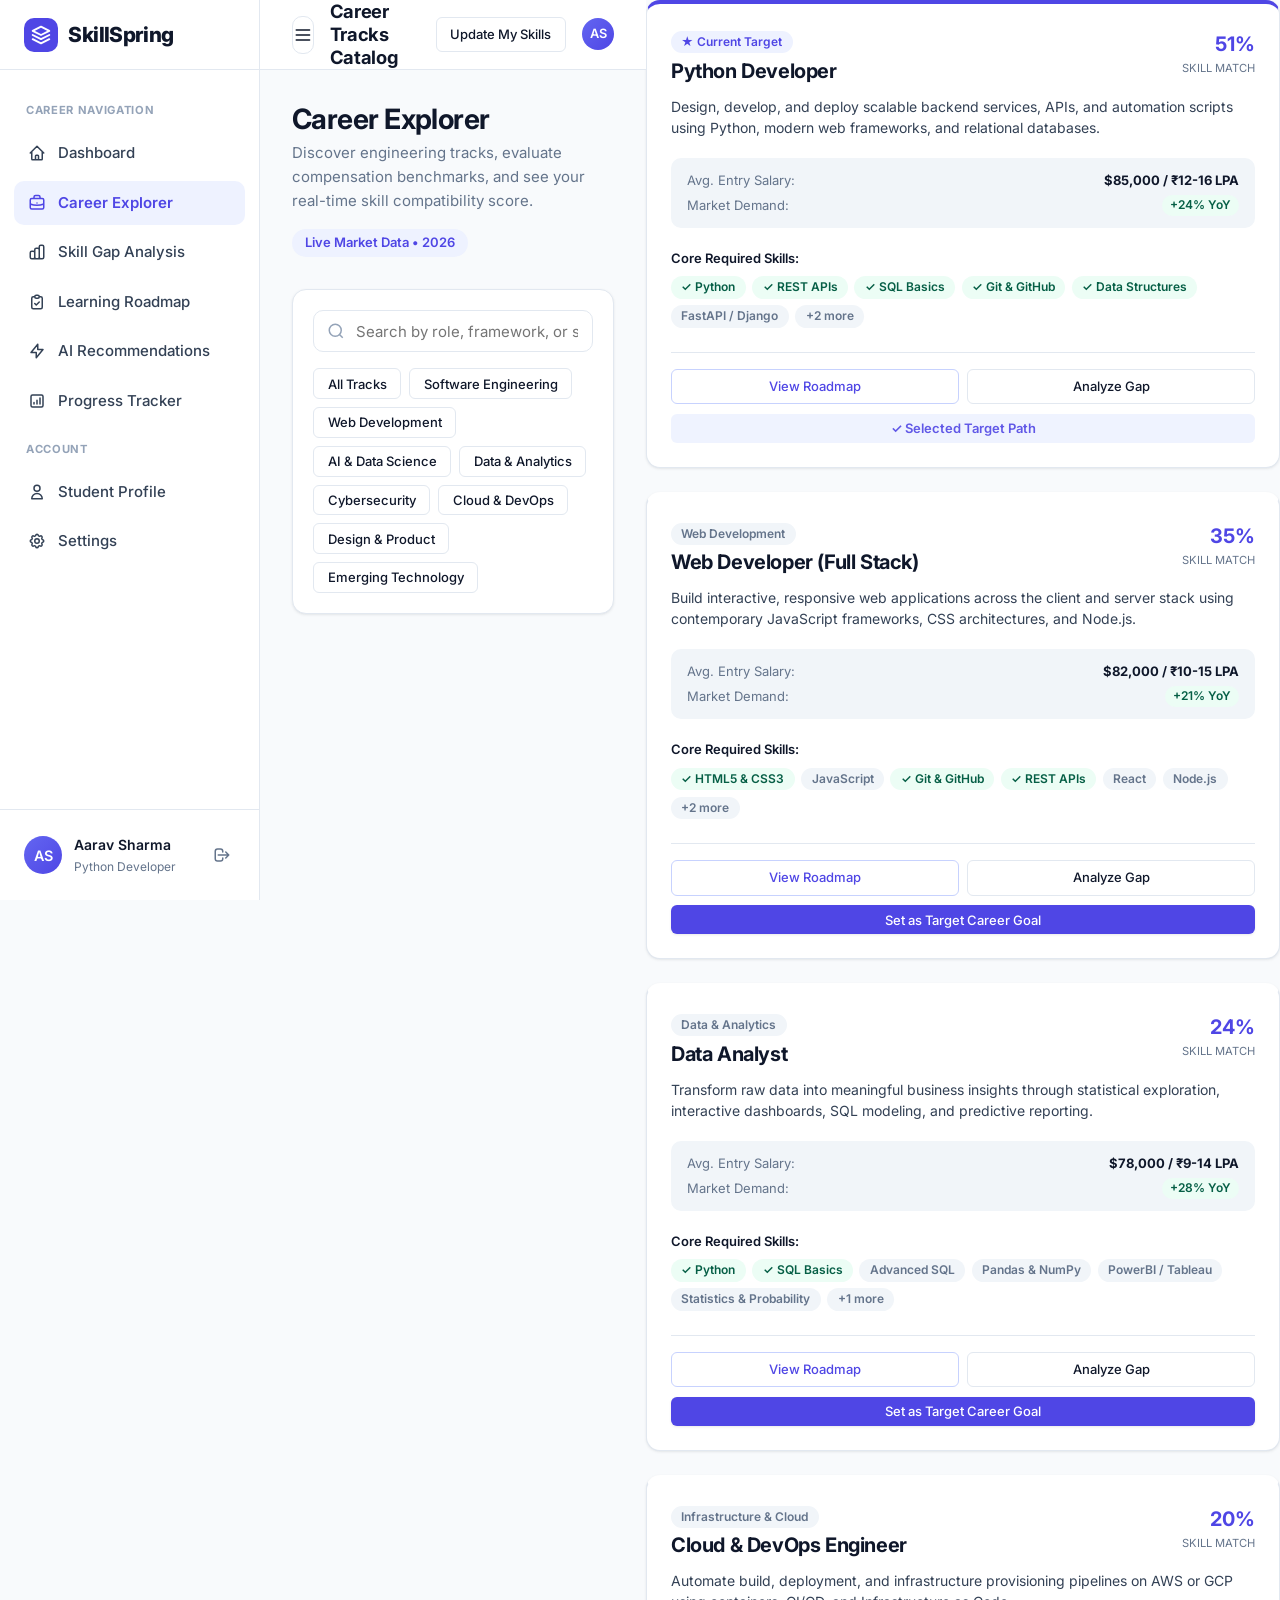
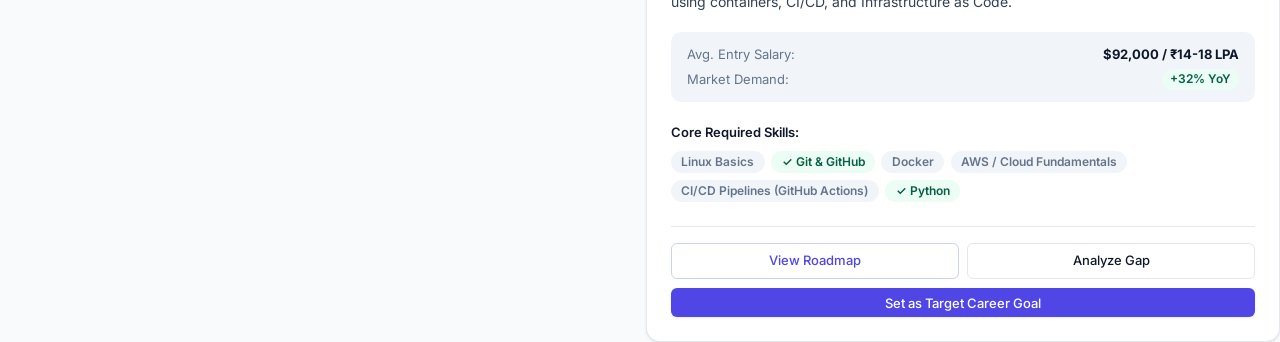
==== commit 509945cc: "Expand career catalogue to 30 paths" ====
--- a/careers.html
+++ b/careers.html
@@ -128,13 +128,26 @@
               <button type="button" class="btn btn-outline btn-sm category-filter-btn" data-category="Web Development">
                 Web Development
               </button>
+              <button type="button" class="btn btn-outline btn-sm category-filter-btn" data-category="AI & Data Science">
+                AI & Data Science
+              </button>
               <button type="button" class="btn btn-outline btn-sm category-filter-btn" data-category="Data & Analytics">
                 Data & Analytics
+              </button>
+              <button type="button" class="btn btn-outline btn-sm category-filter-btn" data-category="Cybersecurity">
+                Cybersecurity
               </button>
               <button type="button" class="btn btn-outline btn-sm category-filter-btn" data-category="Infrastructure">
                 Cloud & DevOps
               </button>
+              <button type="button" class="btn btn-outline btn-sm category-filter-btn" data-category="Design & Product">
+                Design & Product
+              </button>
+              <button type="button" class="btn btn-outline btn-sm category-filter-btn" data-category="Emerging Technology">
+                Emerging Technology
+              </button>
             </div>
+          </div>
           </div>
         </div>
 
